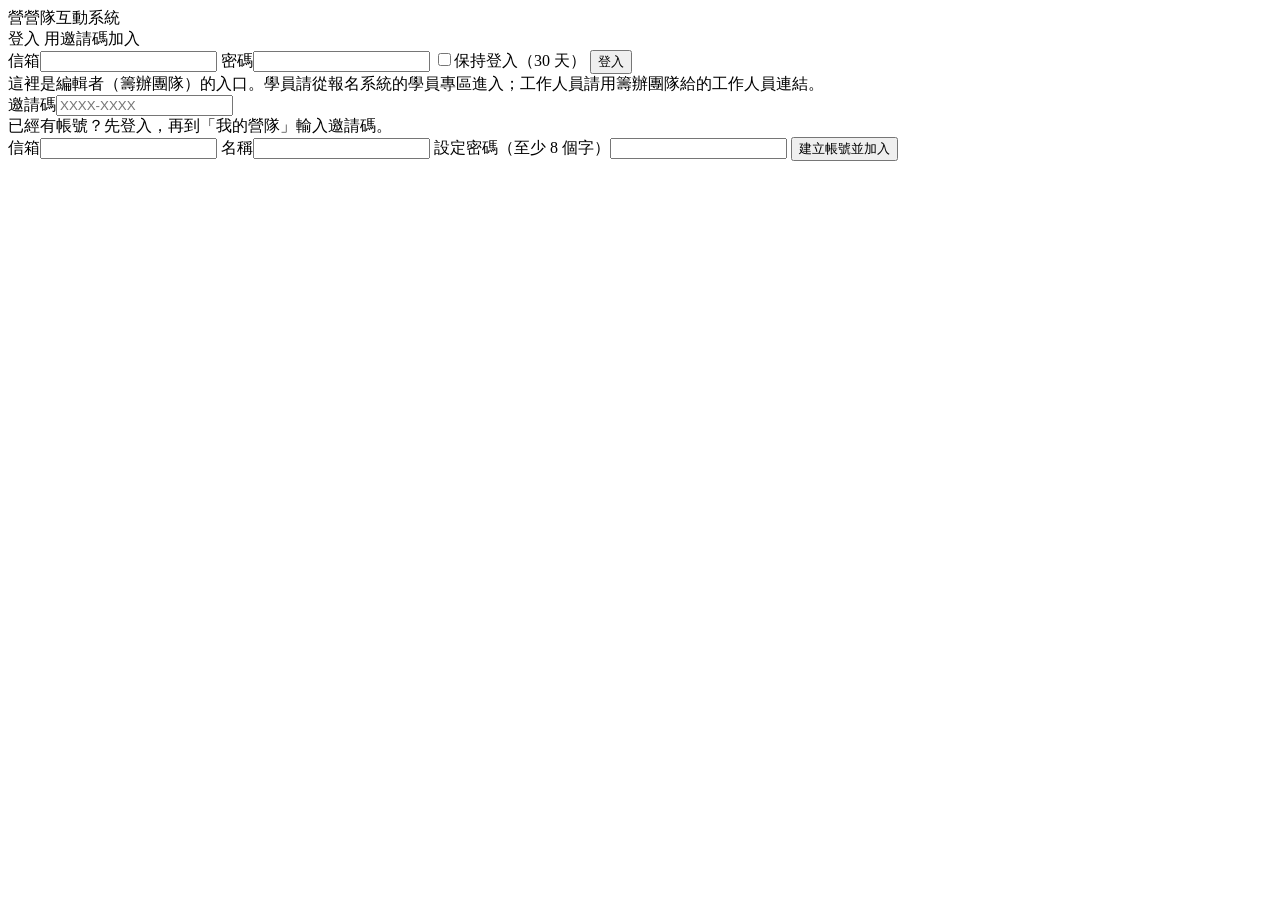
==== index.html @ a67e9b0e "Create  index.html" ====
<!doctype html>
<html lang="zh-Hant">
<head>
<meta charset="utf-8">
<meta name="viewport" content="width=device-width, initial-scale=1">
<meta name="theme-color" content="#2f5d62">
<title>營隊互動系統｜登入</title>
<link rel="icon" href="icon.svg" type="image/svg+xml">
<link rel="stylesheet" href="assets/style.css">
</head>
<body>
<div class="login-wrap">
  <div class="card login-card col">
    <div class="brand"><span class="brand-mark">營</span>營隊互動系統</div>
    <div class="chips" role="tablist">
      <span class="chip on" data-tab="login" role="tab" tabindex="0">登入</span>
      <span class="chip" data-tab="join" role="tab" tabindex="0">用邀請碼加入</span>
    </div>
    <div id="msg" class="err"></div>
    <form id="login" class="col" autocomplete="on">
      <label class="field"><span>信箱</span><input class="input" id="email" type="email" autocomplete="username" required></label>
      <label class="field"><span>密碼</span><input class="input" id="pw" type="password" autocomplete="current-password" required></label>
      <label class="check"><input type="checkbox" id="remember"><span>保持登入（30 天）</span></label>
      <button class="btn primary" type="submit">登入</button>
      <p class="hint" style="margin:0">這裡是編輯者（籌辦團隊）的入口。學員請從報名系統的學員專區進入；工作人員請用籌辦團隊給的工作人員連結。</p>
    </form>
    <form id="join" class="col hidden" autocomplete="on">
      <label class="field"><span>邀請碼</span><input class="input" id="code" placeholder="XXXX-XXXX" required></label>
      <p class="hint" style="margin:0">已經有帳號？先登入，再到「我的營隊」輸入邀請碼。</p>
      <label class="field"><span>信箱</span><input class="input" id="jemail" type="email" autocomplete="username" required></label>
      <label class="field"><span>名稱</span><input class="input" id="jname" autocomplete="name" required></label>
      <label class="field"><span>設定密碼（至少 8 個字）</span><input class="input" id="jpw" type="password" autocomplete="new-password" required></label>
      <button class="btn primary" type="submit">建立帳號並加入</button>
    </form>
  </div>
</div>
<script src="assets/config.js"></script>
<script src="assets/core.js"></script>
<script>
(function () {
  var next = param('next') || 'camps.html';
  if (!/^[\w.-]+\.html(\?[\w=&%.-]*)?$/.test(next)) next = 'camps.html';
  if (param('msg')) $('#msg').textContent = param('msg');
  IA.token = store('ia_token');
  IA.onAuth = function () { store('ia_token', null); IA.token = null; };
  if (IA.token) api('whoami').then(function (u) { if (u && u.email) location.replace(next); }, function () {});
  $all('[data-tab]').forEach(function (t) {
    var go = function () {
      $all('[data-tab]').forEach(function (x) { x.classList.toggle('on', x === t); });
      $('#login').classList.toggle('hidden', t.dataset.tab !== 'login');
      $('#join').classList.toggle('hidden', t.dataset.tab !== 'join');
      $('#msg').textContent = '';
    };
    t.addEventListener('click', go);
    t.addEventListener('keydown', function (e) { if (e.key === 'Enter' || e.key === ' ') { e.preventDefault(); go(); } });
  });
  $('#login').addEventListener('submit', function (e) {
    e.preventDefault();
    var btn = this.querySelector('button');
    $('#msg').textContent = '';
    busy(btn, function () { return api('login', $('#email').value, $('#pw').value, $('#remember').checked); }).then(function (r) {
      store('ia_token', r.token, $('#remember').checked);
      location.replace(next);
    }, function (err) { $('#msg').textContent = err.message; });
  });
  $('#join').addEventListener('submit', function (e) {
    e.preventDefault();
    var btn = this.querySelector('button'), code = $('#code').value.trim().toUpperCase();
    $('#msg').textContent = '';
    busy(btn, function () {
      return api('registerWithInvite', code, $('#jemail').value, $('#jname').value, $('#jpw').value).then(function (r) {
        store('ia_token', r.token);
        IA.token = r.token;
        return op('invite.redeem', { data: { code: code } });
      });
    }).then(function (r) { location.replace('admin.html?c=' + encodeURIComponent(r.campId)); }, function (err) { $('#msg').textContent = err.message; });
  });
})();
</script>
</body>
</html>
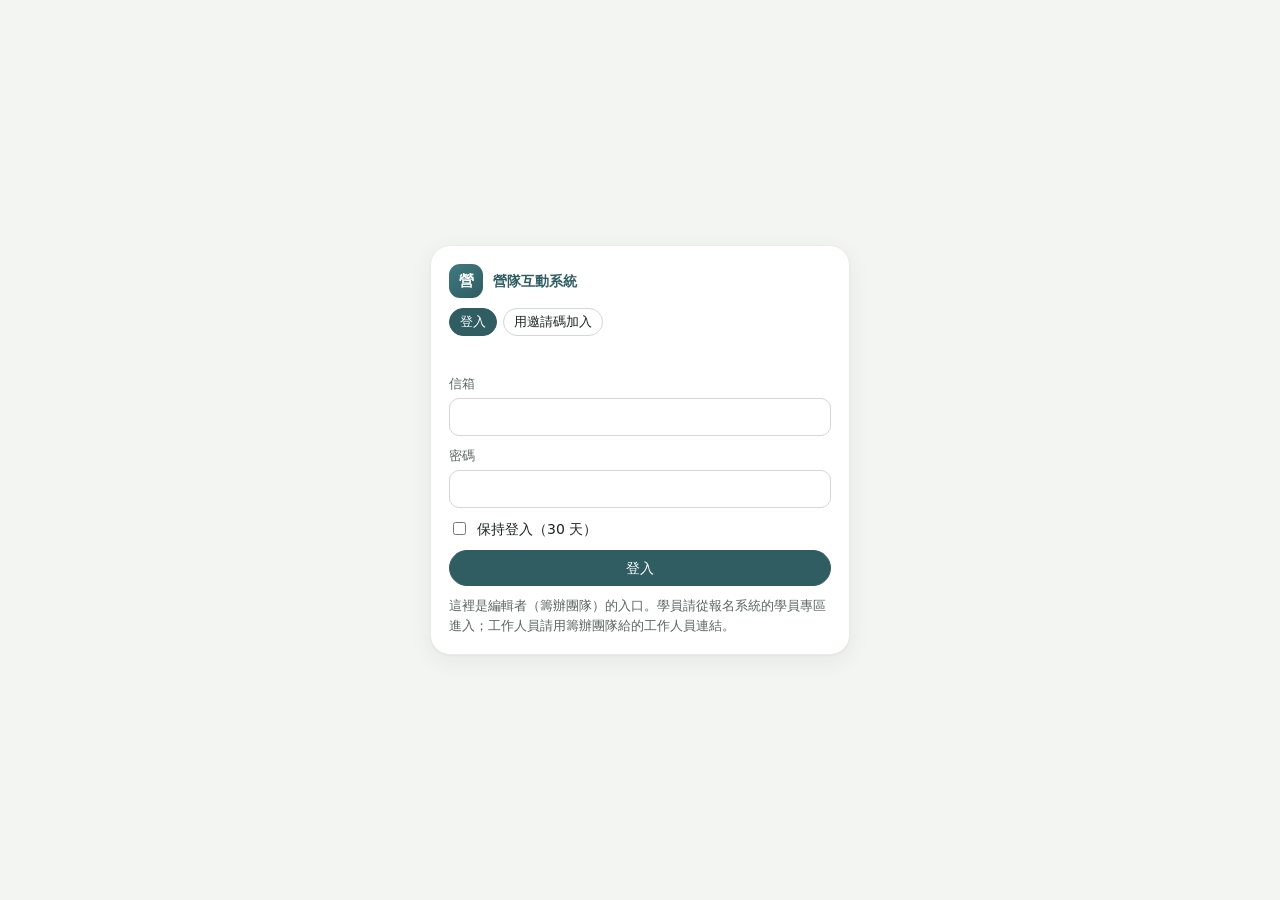
==== commit cc57d451: "Update index.html" ====
--- a/index.html
+++ b/index.html
@@ -5,7 +5,8 @@
 <meta name="viewport" content="width=device-width, initial-scale=1">
 <meta name="theme-color" content="#2f5d62">
 <title>營隊互動系統｜登入</title>
-<link rel="icon" href="icon.svg" type="image/svg+xml">
+<link rel="icon" href="icon-192.png" type="image/png">
+<link rel="apple-touch-icon" href="icon-512.png">
 <link rel="stylesheet" href="assets/style.css">
 </head>
 <body>
--- a/assets/style.css
+++ b/assets/style.css
@@ -0,0 +1,184 @@
+/* 營隊互動系統　© 2026 Daniel GUO. All rights reserved. */
+/* 色票沿用營隊報名系統，讓兩套系統看起來是同一家 */
+:root {
+  --bg: #f3f5f2; --surface: #ffffff; --surface-2: #f9faf8; --line: #e8ebe6; --line-strong: #d3d8d1;
+  --text: #1d2521; --text-2: #5b665f; --text-3: #646d67;
+  --brand: #2f5d62; --brand-2: #3f7a80; --brand-soft: #e6f0ef; --accent: #c8803a;
+  --ok: #2e7d4f; --ok-soft: #e5f3ea; --warn: #8a5a12; --warn-soft: #fbf1df; --bad: #c0392b; --bad-soft: #fbe7e4;
+  --info: #3563a8; --info-soft: #e7eef9; --mute: #7b847e; --mute-soft: #eef0ed;
+  --radius: 20px; --radius-md: 14px; --radius-sm: 10px; --pill: 999px;
+  --shadow: 0 1px 2px rgba(20, 40, 35, .04), 0 6px 24px rgba(20, 40, 35, .06);
+  --shadow-lg: 0 24px 64px rgba(20, 40, 35, .22);
+  --night-bg: #101826; --night-surface: #18233a; --night-text: #e8eef8;
+}
+* { box-sizing: border-box; }
+html, body { margin: 0; background: var(--bg); color: var(--text); }
+body { font-family: 'Noto Sans TC', 'PingFang TC', 'Microsoft JhengHei', system-ui, sans-serif; font-size: 14px; line-height: 1.6; -webkit-font-smoothing: antialiased; min-height: 100vh; }
+a { color: var(--brand); }
+h1, h2, h3, h4 { margin: 0; font-weight: 700; }
+h1 { font-size: 22px; } h2 { font-size: 17px; } h3 { font-size: 15px; }
+.hidden { display: none !important; }
+.muted { color: var(--text-2); } .small { font-size: 12px; } .grow { flex: 1; }
+.row { display: flex; gap: 10px; align-items: center; } .wrap { flex-wrap: wrap; } .col { display: flex; flex-direction: column; gap: 10px; }
+.card { background: var(--surface); border: 1px solid var(--line); border-radius: var(--radius); box-shadow: var(--shadow); padding: 18px; }
+.btn { display: inline-flex; align-items: center; justify-content: center; gap: 6px; height: 36px; padding: 0 16px; border-radius: var(--pill); border: 1px solid var(--line-strong); background: var(--surface); color: var(--text); font: inherit; font-weight: 500; cursor: pointer; text-decoration: none; white-space: nowrap; }
+.btn:hover { border-color: var(--brand-2); }
+.btn:disabled { opacity: .5; cursor: not-allowed; }
+.btn.primary { background: var(--brand); border-color: var(--brand); color: #fff; }
+.btn.primary:hover { background: var(--brand-2); }
+.btn.danger { background: var(--bad); border-color: var(--bad); color: #fff; }
+.btn.ghost { background: transparent; border-color: transparent; color: var(--brand); }
+.btn.ghost:hover { background: var(--brand-soft); }
+.btn.sm { height: 28px; padding: 0 10px; font-size: 12.5px; }
+.btn:focus-visible, .input:focus-visible { outline: 2px solid var(--brand); outline-offset: 2px; }
+.input, select.input, textarea.input { width: 100%; height: 38px; padding: 0 12px; border-radius: var(--radius-sm); border: 1px solid var(--line-strong); background: var(--surface); color: var(--text); font: inherit; }
+textarea.input { height: auto; min-height: 80px; padding: 10px 12px; resize: vertical; }
+.field { display: flex; flex-direction: column; gap: 4px; } .field > span { font-size: 12.5px; color: var(--text-2); font-weight: 500; }
+.check { display: flex; gap: 8px; align-items: flex-start; cursor: pointer; } .check input { margin-top: 4px; }
+.hint { font-size: 12.5px; color: var(--text-2); }
+.tag { display: inline-flex; align-items: center; gap: 4px; font-size: 11.5px; padding: 1px 9px; border-radius: var(--pill); background: var(--mute-soft); color: var(--text-2); white-space: nowrap; }
+.tag.ok { background: var(--ok-soft); color: var(--ok); } .tag.warn { background: var(--warn-soft); color: var(--warn); } .tag.bad { background: var(--bad-soft); color: var(--bad); } .tag.info { background: var(--info-soft); color: var(--info); } .tag.brand { background: var(--brand-soft); color: var(--brand); }
+table.t { width: 100%; border-collapse: collapse; font-size: 13px; }
+table.t th, table.t td { text-align: left; padding: 8px 10px; border-bottom: 1px solid var(--line); vertical-align: top; }
+table.t th { color: var(--text-2); font-weight: 500; background: var(--surface-2); position: sticky; top: 0; }
+.tbl-wrap { overflow: auto; border: 1px solid var(--line); border-radius: var(--radius-md); }
+.empty { padding: 28px; text-align: center; color: var(--text-2); }
+.err { color: var(--bad); font-size: 13px; min-height: 18px; }
+
+/* 頂部列與版面 */
+.topbar { position: sticky; top: 0; z-index: 30; display: flex; align-items: center; gap: 14px; height: 58px; padding: 0 16px; background: rgba(255, 255, 255, .9); backdrop-filter: blur(12px); border-bottom: 1px solid var(--line); }
+.brand { display: flex; align-items: center; gap: 10px; font-weight: 700; color: var(--brand); text-decoration: none; }
+.brand-mark { width: 34px; height: 34px; border-radius: 11px; background: linear-gradient(145deg, var(--brand-2), var(--brand)); color: #fff; display: grid; place-items: center; font-size: 15px; }
+.crumb { color: var(--text-2); font-size: 13px; }
+.bell { position: relative; width: 38px; height: 38px; border-radius: 50%; border: 1px solid var(--line); background: var(--surface); display: grid; place-items: center; cursor: pointer; }
+.bell .badge { position: absolute; top: -4px; right: -4px; min-width: 18px; height: 18px; padding: 0 5px; border-radius: 9px; background: var(--bad); color: #fff; font-size: 10.5px; font-weight: 700; line-height: 18px; text-align: center; }
+.bell .badge.w { background: var(--warn); }
+.page { max-width: 1180px; margin: 0 auto; padding: 22px 16px 60px; }
+.layout { display: grid; grid-template-columns: 210px 1fr; min-height: calc(100vh - 58px); }
+.side-nav { border-right: 1px solid var(--line); background: var(--surface); padding: 14px 10px; display: flex; flex-direction: column; gap: 2px; position: sticky; top: 58px; height: calc(100vh - 58px); overflow: auto; }
+.side-nav a { display: flex; align-items: center; gap: 8px; padding: 8px 12px; border-radius: 10px; color: var(--text); text-decoration: none; font-size: 13.5px; }
+.side-nav a:hover { background: var(--surface-2); }
+.side-nav a.on { background: var(--brand-soft); color: var(--brand); font-weight: 700; }
+.side-nav .grp { font-size: 11.5px; color: var(--text-3); padding: 12px 12px 4px; }
+.main { padding: 20px 22px 60px; min-width: 0; }
+.main > h1 { margin-bottom: 4px; } .main > .lead { color: var(--text-2); margin: 0 0 18px; }
+.section { margin-top: 18px; }
+.section > h2 { margin-bottom: 10px; display: flex; gap: 8px; align-items: center; }
+
+/* 編輯器：頁面樹 ｜ 區塊 ｜ 手機預覽 */
+.editor { display: grid; grid-template-columns: 230px minmax(0, 1fr) 400px; gap: 16px; align-items: start; }
+.lockbar { display: flex; align-items: center; gap: 10px; flex-wrap: wrap; padding: 10px 14px; border-radius: var(--radius-md); background: var(--surface); border: 1px solid var(--line); margin-bottom: 14px; }
+.lockbar.mine { background: var(--ok-soft); border-color: #cfe7d8; }
+.lockbar.other { background: var(--warn-soft); border-color: #f0dfbd; }
+.tree { display: flex; flex-direction: column; gap: 2px; }
+.tree .node { display: flex; align-items: center; gap: 6px; padding: 6px 8px; border-radius: 9px; cursor: pointer; font-size: 13px; }
+.tree .node:hover { background: var(--surface-2); }
+.tree .node.on { background: var(--brand-soft); color: var(--brand); font-weight: 700; }
+.tree .node .ttl { flex: 1; overflow: hidden; text-overflow: ellipsis; white-space: nowrap; }
+.blk { border: 1px solid var(--line); border-radius: var(--radius-md); background: var(--surface); margin-bottom: 10px; }
+.blk-head { display: flex; align-items: center; gap: 8px; padding: 8px 10px; border-bottom: 1px solid var(--line); background: var(--surface-2); border-radius: var(--radius-md) var(--radius-md) 0 0; font-size: 12.5px; }
+.blk-head b { font-weight: 700; }
+.blk-body { padding: 12px; display: flex; flex-direction: column; gap: 8px; }
+.blk.hit { box-shadow: 0 0 0 3px var(--accent); }
+.blk-add { display: flex; flex-wrap: wrap; gap: 6px; padding: 10px; border: 1px dashed var(--line-strong); border-radius: var(--radius-md); }
+.phone-wrap { position: sticky; top: 76px; }
+.phone { width: 380px; height: 720px; border-radius: 40px; border: 10px solid #1d2521; background: var(--bg); overflow: hidden; display: flex; flex-direction: column; box-shadow: var(--shadow-lg); }
+.phone .app { flex: 1; overflow: auto; }
+
+/* 前台（學員端／工作人員端）：手機為準，大螢幕置中 */
+.app-shell { max-width: 480px; margin: 0 auto; min-height: 100vh; display: flex; flex-direction: column; background: var(--bg); position: relative; }
+.app-head { padding: 14px 16px 6px; display: flex; align-items: center; gap: 10px; }
+.app-head h1 { font-size: 19px; }
+.app-body { flex: 1; padding: 6px 14px 90px; display: flex; flex-direction: column; gap: 12px; }
+.app-tabs { position: sticky; bottom: 0; display: grid; grid-auto-flow: column; grid-auto-columns: 1fr; background: rgba(255, 255, 255, .96); border-top: 1px solid var(--line); padding: 6px 4px calc(6px + env(safe-area-inset-bottom)); }
+.app-tabs button { border: 0; background: none; font: inherit; font-size: 11px; color: var(--text-2); display: flex; flex-direction: column; align-items: center; gap: 2px; padding: 4px 0; cursor: pointer; }
+.app-tabs button.on { color: var(--brand); font-weight: 700; }
+.app-tabs svg { width: 22px; height: 22px; }
+.app-side { display: none; }
+.wk-menu { display: flex; gap: 6px; overflow-x: auto; padding: 0 14px 6px; }
+.wk-menu button { flex: none; border: 1px solid var(--line); background: var(--surface); border-radius: var(--pill); padding: 6px 14px; font: inherit; font-size: 13px; cursor: pointer; }
+.wk-menu button.on { background: var(--brand); border-color: var(--brand); color: #fff; }
+.fb { background: var(--surface); border: 1px solid var(--line); border-radius: var(--radius); padding: 16px; box-shadow: var(--shadow); }
+.fb h2 { font-size: 16px; margin-bottom: 8px; }
+.fb .rich p { margin: 0 0 8px; } .fb .rich p:last-child { margin: 0; }
+.fb img { max-width: 100%; border-radius: 12px; display: block; }
+.fb .vid { position: relative; padding-top: 56.25%; border-radius: 12px; overflow: hidden; } .fb .vid iframe { position: absolute; inset: 0; width: 100%; height: 100%; border: 0; }
+.fb-notice { background: var(--warn-soft); border: 1px solid #f0dfbd; color: var(--warn); border-radius: var(--radius-md); padding: 12px 14px; }
+.fb-div { border: 0; border-top: 1px solid var(--line-strong); margin: 4px 0; }
+.fb-btn { display: flex; justify-content: center; }
+.theme-card { background: linear-gradient(150deg, var(--brand), #23474b); color: #fff; border-radius: 24px; padding: 20px; box-shadow: var(--shadow); }
+.theme-card .k { font-size: 12px; opacity: .8; letter-spacing: .1em; }
+.theme-card h2 { font-size: 24px; margin: 4px 0; color: #fff; }
+.theme-card .btn { margin-top: 10px; background: #fff; color: var(--brand); border-color: #fff; }
+.sched { display: flex; flex-direction: column; }
+.sched .it { display: flex; gap: 12px; padding: 9px 0; border-bottom: 1px dashed var(--line); align-items: baseline; }
+.sched .it:last-child { border-bottom: 0; }
+.sched .tm { font-variant-numeric: tabular-nums; color: var(--brand); font-weight: 700; min-width: 48px; }
+.sched .it.link { cursor: pointer; } .sched .it.link .nm::after { content: ' ›'; color: var(--text-3); }
+.sched .day { font-weight: 700; color: var(--text-2); font-size: 12.5px; padding-top: 10px; }
+.board .r { display: flex; align-items: center; gap: 10px; padding: 8px 0; border-bottom: 1px solid var(--line); }
+.board .rk { width: 30px; height: 30px; border-radius: 50%; display: grid; place-items: center; background: var(--mute-soft); font-weight: 700; }
+.board .r.me { background: var(--brand-soft); border-radius: 12px; padding: 8px; }
+.board .r:first-child .rk { background: #f6d27a; color: #5a3a00; }
+.board .sc { font-weight: 700; font-size: 18px; font-variant-numeric: tabular-nums; }
+.contact { display: flex; align-items: center; gap: 10px; padding: 10px 0; border-bottom: 1px solid var(--line); }
+.contact:last-child { border-bottom: 0; }
+.contact .who { flex: 1; } .contact .who small { display: block; color: var(--text-2); }
+.call { display: inline-flex; align-items: center; justify-content: center; height: 36px; padding: 0 14px; border-radius: var(--pill); background: var(--ok); color: #fff; text-decoration: none; font-weight: 700; }
+.call.sos { background: var(--bad); }
+.maint { background: var(--mute-soft); color: var(--text-2); border-radius: var(--radius-md); padding: 14px; text-align: center; }
+.app-shell.night { background: var(--night-bg); color: var(--night-text); }
+.app-shell.night .fb { background: var(--night-surface); border-color: #263553; color: var(--night-text); box-shadow: none; }
+.app-shell.night .muted, .app-shell.night .contact .who small { color: #a8b5cc; }
+.app-shell.night .contact { border-color: #263553; }
+.app-shell.night .app-tabs { background: #0c1320; border-color: #263553; }
+.app-shell.night .sched .tm { color: #8fd0d6; } .app-shell.night .sched .it, .app-shell.night .sched .day { border-color: #263553; color: inherit; }
+.app-shell.night .board .r { border-color: #263553; } .app-shell.night .board .r.me { background: #23314d; } .app-shell.night .rk { background: #263553; color: var(--night-text); }
+.app-shell.night .night-banner { background: #23314d; }
+.night-banner { background: #23314d; color: #dce6f8; border-radius: var(--radius-md); padding: 12px 14px; display: flex; gap: 10px; align-items: center; }
+.recall-banner { background: var(--info-soft); color: var(--info); border-radius: var(--radius-md); padding: 10px 14px; }
+.diff { font-size: 12px; color: var(--warn); background: var(--warn-soft); border-radius: 8px; padding: 2px 8px; display: inline-block; margin-top: 2px; }
+
+/* 彈窗與提示 */
+.modal-bg { position: fixed; inset: 0; background: rgba(20, 30, 28, .42); z-index: 100; display: flex; align-items: center; justify-content: center; padding: 16px; }
+.modal { background: var(--surface); border-radius: 22px; box-shadow: var(--shadow-lg); width: 100%; max-width: 560px; max-height: calc(100vh - 32px); display: flex; flex-direction: column; }
+.modal.wide { max-width: 860px; }
+.modal-head { padding: 18px 20px 6px; display: flex; align-items: center; gap: 10px; }
+.modal-head h2 { flex: 1; }
+.modal-body { padding: 8px 20px 12px; overflow: auto; display: flex; flex-direction: column; gap: 12px; }
+.modal-foot { padding: 12px 20px 18px; display: flex; justify-content: flex-end; gap: 8px; flex-wrap: wrap; }
+.toast-root { position: fixed; left: 50%; bottom: 24px; transform: translateX(-50%); z-index: 200; display: flex; flex-direction: column; gap: 8px; align-items: center; pointer-events: none; }
+.toast { background: #1d2521; color: #fff; padding: 10px 18px; border-radius: var(--pill); box-shadow: var(--shadow-lg); font-size: 13.5px; max-width: 90vw; }
+.toast.bad { background: var(--bad); }
+.ev { display: flex; gap: 10px; align-items: flex-start; padding: 10px 12px; border-radius: 12px; border: 1px solid var(--line); background: var(--surface); margin-bottom: 8px; }
+.ev.warning { border-color: #f1c7c0; background: var(--bad-soft); }
+.ev.reminder { border-color: #f0dfbd; background: #fffaf0; }
+.ev.ignored { opacity: .6; }
+.ev .tx { flex: 1; }
+.login-wrap { min-height: 100vh; display: grid; place-items: center; padding: 16px; }
+.login-card { width: 100%; max-width: 420px; }
+.grid2 { display: grid; grid-template-columns: 1fr 1fr; gap: 12px; }
+.chips { display: flex; flex-wrap: wrap; gap: 6px; }
+.chip { display: inline-flex; align-items: center; gap: 4px; padding: 3px 10px; border-radius: var(--pill); border: 1px solid var(--line-strong); font-size: 12.5px; cursor: pointer; background: var(--surface); user-select: none; }
+.chip.on { background: var(--brand); border-color: var(--brand); color: #fff; }
+.kv { display: grid; grid-template-columns: 120px 1fr; gap: 6px 12px; font-size: 13px; } .kv > :nth-child(odd) { color: var(--text-2); }
+.stat { display: grid; grid-template-columns: repeat(auto-fill, minmax(150px, 1fr)); gap: 10px; }
+.stat .card { padding: 14px; } .stat b { font-size: 22px; display: block; }
+.grid-rot td input { width: 100%; min-width: 70px; }
+
+@media (max-width: 1180px) { .editor { grid-template-columns: 210px minmax(0, 1fr); } .phone-wrap { grid-column: 1 / -1; position: static; display: flex; justify-content: center; } }
+@media (max-width: 760px) {
+  .layout { grid-template-columns: 1fr; }
+  .side-nav { position: static; height: auto; flex-direction: row; overflow-x: auto; border-right: 0; border-bottom: 1px solid var(--line); padding: 8px; }
+  .side-nav .grp { display: none; }
+  .side-nav a { flex: none; }
+  .main { padding: 16px; }
+  .editor { grid-template-columns: 1fr; }
+  .phone { width: 100%; max-width: 380px; }
+  .grid2 { grid-template-columns: 1fr; }
+}
+@media (min-width: 900px) { .app-shell.worker { max-width: 980px; display: grid; grid-template-columns: 230px 1fr; grid-template-rows: auto 1fr; }
+  .app-shell.worker .app-head { grid-column: 1 / -1; }
+  .app-shell.worker .wk-menu { flex-direction: column; overflow: visible; padding: 10px 14px; }
+  .app-shell.worker .wk-menu button { text-align: left; border-radius: 12px; }
+}
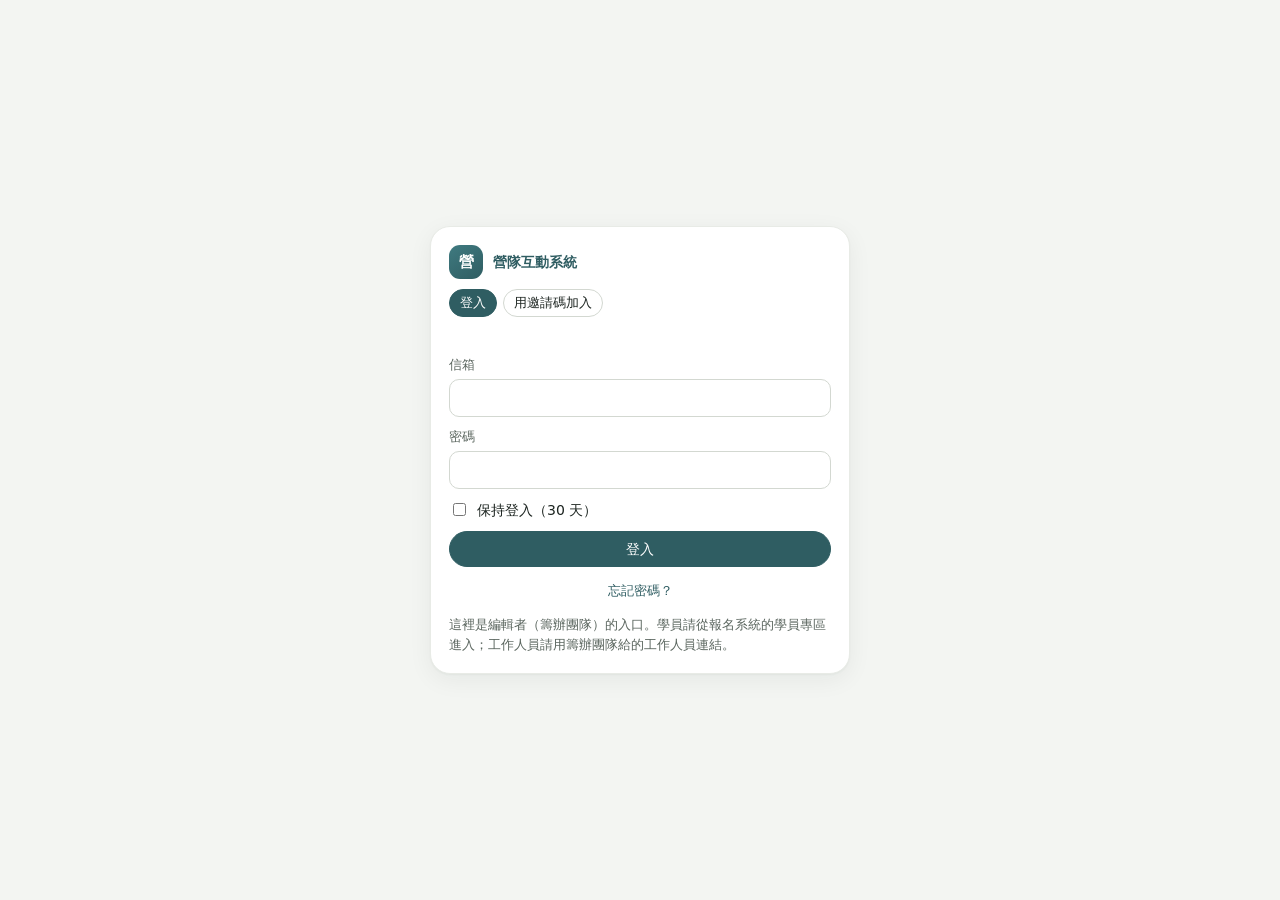
==== commit ae1d148b: "忘記密碼、邀請連結、修正協作者打開編輯器的錯誤 - 登入頁「忘記密碼？」：臨時密碼寄到帳號信箱，登入後要求設定新密碼 - 產生邀請連結：點開就加入（已登入直接加入；沒登入先登入或建立帳號） - 編輯器" ====
--- a/index.html
+++ b/index.html
@@ -7,6 +7,8 @@
 <title>營隊互動系統｜登入</title>
 <link rel="icon" href="icon-192.png" type="image/png">
 <link rel="apple-touch-icon" href="icon-512.png">
+<meta name="apple-mobile-web-app-capable" content="yes">
+<meta name="apple-mobile-web-app-title" content="管理｜營隊">
 <link rel="stylesheet" href="assets/style.css">
 </head>
 <body>
@@ -17,12 +19,14 @@
       <span class="chip on" data-tab="login" role="tab" tabindex="0">登入</span>
       <span class="chip" data-tab="join" role="tab" tabindex="0">用邀請碼加入</span>
     </div>
+    <div id="invite-note" class="fb-notice hidden">你收到營隊的協作邀請：登入或建立帳號後會自動加入。</div>
     <div id="msg" class="err"></div>
     <form id="login" class="col" autocomplete="on">
       <label class="field"><span>信箱</span><input class="input" id="email" type="email" autocomplete="username" required></label>
       <label class="field"><span>密碼</span><input class="input" id="pw" type="password" autocomplete="current-password" required></label>
       <label class="check"><input type="checkbox" id="remember"><span>保持登入（30 天）</span></label>
       <button class="btn primary" type="submit">登入</button>
+      <button class="btn ghost sm" type="button" id="forgot">忘記密碼？</button>
       <p class="hint" style="margin:0">這裡是編輯者（籌辦團隊）的入口。學員請從報名系統的學員專區進入；工作人員請用籌辦團隊給的工作人員連結。</p>
     </form>
     <form id="join" class="col hidden" autocomplete="on">
@@ -38,13 +42,27 @@
 <script src="assets/config.js"></script>
 <script src="assets/core.js"></script>
 <script>
+homeName('管理', '');
 (function () {
   var next = param('next') || 'camps.html';
   if (!/^[\w.-]+\.html(\?[\w=&%.-]*)?$/.test(next)) next = 'camps.html';
   if (param('msg')) $('#msg').textContent = param('msg');
   IA.token = store('ia_token');
   IA.onAuth = function () { store('ia_token', null); IA.token = null; };
-  if (IA.token) api('whoami').then(function (u) { if (u && u.email) location.replace(next); }, function () {});
+  // 邀請連結（index.html?invite=代碼）：已登入直接加入；沒登入的人登入或建立帳號後自動加入
+  var invite = String(param('invite') || '').trim().toUpperCase();
+  var redeem = function () {
+    return op('invite.redeem', { data: { code: invite } }).then(function (r) { location.replace('admin.html?c=' + encodeURIComponent(r.campId)); },
+      function (err) { $('#msg').textContent = err.message; invite = ''; });
+  };
+  if (invite) {
+    $('#code').value = invite;
+    $('#code').closest('label').classList.add('hidden');
+    $('#join .hint').textContent = '你收到營隊的協作邀請。還沒有帳號就在這裡建立；已經有帳號請切到「登入」，登入後會自動加入。';
+    $('[data-tab="join"]').textContent = '建立帳號並加入';
+    $('#invite-note').classList.remove('hidden');
+  }
+  if (IA.token) api('whoami').then(function (u) { if (u && u.email) { if (invite) redeem(); else location.replace(next); } }, function () {});
   $all('[data-tab]').forEach(function (t) {
     var go = function () {
       $all('[data-tab]').forEach(function (x) { x.classList.toggle('on', x === t); });
@@ -61,8 +79,23 @@
     $('#msg').textContent = '';
     busy(btn, function () { return api('login', $('#email').value, $('#pw').value, $('#remember').checked); }).then(function (r) {
       store('ia_token', r.token, $('#remember').checked);
-      location.replace(next);
+      if (r.mustChange) { try { sessionStorage.setItem('ia_must_pw', '1'); } catch (e) {} }
+      IA.token = r.token;
+      if (invite) redeem(); else location.replace(next);
     }, function (err) { $('#msg').textContent = err.message; });
+  });
+  // 忘記密碼：臨時密碼寄到帳號的信箱
+  $('#forgot').addEventListener('click', function () {
+    var em = inp($('#email').value, { type: 'email', autocomplete: 'username' });
+    modal({ title: '忘記密碼', body: h('div', { class: 'col' }, field('帳號的信箱', em), h('div', { class: 'hint' }, '會寄一組臨時密碼到這個信箱，1 小時內有效。用臨時密碼登入後，系統會請你設定新密碼。')),
+      actions: [{ text: '取消' }, { text: '寄出臨時密碼', cls: 'primary', onClick: function () {
+        if (!/^[^@\s]+@[^@\s]+\.[^@\s]+$/.test(em.value.trim())) { toast('請填正確的信箱', true); return false; }
+        return api('forgotPassword', em.value.trim()).then(function (r) {
+          $('#email').value = em.value.trim(); $('#pw').value = '';
+          $('#msg').textContent = '';
+          toast('如果這個信箱有帳號，臨時密碼已經寄出（' + r.minutes + ' 分鐘內有效），也看一下垃圾郵件');
+        });
+      } }] });
   });
   $('#join').addEventListener('submit', function (e) {
     e.preventDefault();
--- a/assets/style.css
+++ b/assets/style.css
@@ -48,6 +48,11 @@
 /* 頂部列與版面 */
 .topbar { position: sticky; top: 0; z-index: 30; display: flex; align-items: center; gap: 14px; height: 58px; padding: 0 16px; background: rgba(255, 255, 255, .9); backdrop-filter: blur(12px); border-bottom: 1px solid var(--line); }
 .brand { display: flex; align-items: center; gap: 10px; font-weight: 700; color: var(--brand); text-decoration: none; }
+/* 學員端墨綠、工作人員端靛藍：編輯器、預覽、前台都跟著換，一眼分得出現在是哪一端 */
+.side-worker { --brand: #3b4f8c; --brand-2: #5368a8; --brand-soft: #e8ecf7; }
+.side-dot { display: inline-block; width: 8px; height: 8px; border-radius: 50%; margin-right: 8px; vertical-align: middle; background: #2f5d62; }
+.side-dot.worker { background: #3b4f8c; }
+.side-tag { display: inline-block; vertical-align: middle; margin-left: 10px; padding: 2px 10px; border-radius: 999px; font-size: 12px; font-weight: 700; color: #fff; background: var(--brand); }
 .brand-mark { width: 34px; height: 34px; border-radius: 11px; background: linear-gradient(145deg, var(--brand-2), var(--brand)); color: #fff; display: grid; place-items: center; font-size: 15px; }
 .crumb { color: var(--text-2); font-size: 13px; }
 .bell { position: relative; width: 38px; height: 38px; border-radius: 50%; border: 1px solid var(--line); background: var(--surface); display: grid; place-items: center; cursor: pointer; }
@@ -66,7 +71,8 @@
 .section > h2 { margin-bottom: 10px; display: flex; gap: 8px; align-items: center; }
 
 /* 編輯器：頁面樹 ｜ 區塊 ｜ 手機預覽 */
-.editor { display: grid; grid-template-columns: 230px minmax(0, 1fr) 400px; gap: 16px; align-items: start; }
+.editor { display: grid; grid-template-columns: 220px minmax(0, 1fr) 400px; grid-template-areas: "tree blocks phone"; gap: 16px; align-items: start; }
+.editor > .tree { grid-area: tree; } .editor > .ed-blocks { grid-area: blocks; min-width: 0; } .editor > .phone-wrap { grid-area: phone; }
 .lockbar { display: flex; align-items: center; gap: 10px; flex-wrap: wrap; padding: 10px 14px; border-radius: var(--radius-md); background: var(--surface); border: 1px solid var(--line); margin-bottom: 14px; }
 .lockbar.mine { background: var(--ok-soft); border-color: #cfe7d8; }
 .lockbar.other { background: var(--warn-soft); border-color: #f0dfbd; }
@@ -76,8 +82,10 @@
 .tree .node.on { background: var(--brand-soft); color: var(--brand); font-weight: 700; }
 .tree .node .ttl { flex: 1; overflow: hidden; text-overflow: ellipsis; white-space: nowrap; }
 .blk { border: 1px solid var(--line); border-radius: var(--radius-md); background: var(--surface); margin-bottom: 10px; }
-.blk-head { display: flex; align-items: center; gap: 8px; padding: 8px 10px; border-bottom: 1px solid var(--line); background: var(--surface-2); border-radius: var(--radius-md) var(--radius-md) 0 0; font-size: 12.5px; }
-.blk-head b { font-weight: 700; }
+.blk-head { display: flex; align-items: center; flex-wrap: wrap; gap: 4px 8px; padding: 8px 10px; border-bottom: 1px solid var(--line); background: var(--surface-2); border-radius: var(--radius-md) var(--radius-md) 0 0; font-size: 12.5px; }
+.blk-head b { font-weight: 700; white-space: nowrap; } .blk-head .grow { min-width: 0; white-space: nowrap; overflow: hidden; text-overflow: ellipsis; }
+.blk-head .btn.sm { padding: 0 8px; }
+.blk-body .row { flex-wrap: wrap; } .blk-body .row > .grow { min-width: 180px; }
 .blk-body { padding: 12px; display: flex; flex-direction: column; gap: 8px; }
 .blk.hit { box-shadow: 0 0 0 3px var(--accent); }
 .blk-add { display: flex; flex-wrap: wrap; gap: 6px; padding: 10px; border: 1px dashed var(--line-strong); border-radius: var(--radius-md); }
@@ -119,7 +127,7 @@
 .board .r { display: flex; align-items: center; gap: 10px; padding: 8px 0; border-bottom: 1px solid var(--line); }
 .board .rk { width: 30px; height: 30px; border-radius: 50%; display: grid; place-items: center; background: var(--mute-soft); font-weight: 700; }
 .board .r.me { background: var(--brand-soft); border-radius: 12px; padding: 8px; }
-.board .r:first-child .rk { background: #f6d27a; color: #5a3a00; }
+.board > .r:first-child .rk { background: #f6d27a; color: #5a3a00; }
 .board .sc { font-weight: 700; font-size: 18px; font-variant-numeric: tabular-nums; }
 .contact { display: flex; align-items: center; gap: 10px; padding: 10px 0; border-bottom: 1px solid var(--line); }
 .contact:last-child { border-bottom: 0; }
@@ -127,7 +135,8 @@
 .call { display: inline-flex; align-items: center; justify-content: center; height: 36px; padding: 0 14px; border-radius: var(--pill); background: var(--ok); color: #fff; text-decoration: none; font-weight: 700; }
 .call.sos { background: var(--bad); }
 .maint { background: var(--mute-soft); color: var(--text-2); border-radius: var(--radius-md); padding: 14px; text-align: center; }
-.app-shell.night { background: var(--night-bg); color: var(--night-text); }
+.app-shell.night { background: var(--night-bg); color: var(--night-text); --surface: var(--night-surface); --surface-2: #1d2a45; --line: #263553; --line-strong: #33446a; --text: var(--night-text); --text-2: #b9c5da; --text-3: #8d9bb5; --accent: #e0a35e; }
+.app-shell.night .cs-who, .app-shell.night .cs-time b, .app-shell.night .cs-grp { color: #8fd0d6; } .app-shell.night .cs-time { border-color: #8fd0d6; }
 .app-shell.night .fb { background: var(--night-surface); border-color: #263553; color: var(--night-text); box-shadow: none; }
 .app-shell.night .muted, .app-shell.night .contact .who small { color: #a8b5cc; }
 .app-shell.night .contact { border-color: #263553; }
@@ -166,14 +175,16 @@
 .stat .card { padding: 14px; } .stat b { font-size: 22px; display: block; }
 .grid-rot td input { width: 100%; min-width: 70px; }
 
-@media (max-width: 1180px) { .editor { grid-template-columns: 210px minmax(0, 1fr); } .phone-wrap { grid-column: 1 / -1; position: static; display: flex; justify-content: center; } }
+/* 中等寬度：頁面樹放上面，區塊與手機預覽並排，中間欄才不會被擠到破版 */
+@media (max-width: 1360px) { .editor { grid-template-columns: minmax(0, 1fr) 400px; grid-template-areas: "tree phone" "blocks phone"; }
+  .editor > .tree { flex-direction: row; flex-wrap: wrap; } .editor > .tree .node { flex: 0 1 auto; } .editor > .tree .node .ttl { flex: none; } }
+@media (max-width: 1100px) { .editor { grid-template-columns: minmax(0, 1fr); grid-template-areas: "tree" "blocks" "phone"; } .phone-wrap { position: static; display: flex; flex-direction: column; align-items: center; } }
 @media (max-width: 760px) {
   .layout { grid-template-columns: 1fr; }
   .side-nav { position: static; height: auto; flex-direction: row; overflow-x: auto; border-right: 0; border-bottom: 1px solid var(--line); padding: 8px; }
   .side-nav .grp { display: none; }
   .side-nav a { flex: none; }
   .main { padding: 16px; }
-  .editor { grid-template-columns: 1fr; }
   .phone { width: 100%; max-width: 380px; }
   .grid2 { grid-template-columns: 1fr; }
 }
@@ -182,3 +193,420 @@
   .app-shell.worker .wk-menu { flex-direction: column; overflow: visible; padding: 10px 14px; }
   .app-shell.worker .wk-menu button { text-align: left; border-radius: 12px; }
 }
+/* 連線中的小提示（右下角） */
+.net-busy { position: fixed; right: 14px; bottom: 14px; z-index: 90; display: flex; align-items: center; gap: 8px; padding: 6px 12px; border-radius: 999px; background: rgba(29, 37, 33, .86); color: #fff; font-size: 12px; opacity: 0; transform: translateY(6px); transition: opacity .2s, transform .2s; pointer-events: none; }
+.net-busy.on { opacity: 1; transform: none; }
+.net-busy.retry { background: #8a5a12; }
+.net-busy .spin { width: 12px; height: 12px; border: 2px solid rgba(255, 255, 255, .35); border-top-color: #fff; border-radius: 50%; animation: ia-spin .8s linear infinite; }
+@keyframes ia-spin { to { transform: rotate(360deg); } }
+.empty.loading::before { content: ''; display: inline-block; width: 14px; height: 14px; margin-right: 8px; vertical-align: -2px; border: 2px solid var(--line-strong); border-top-color: var(--brand); border-radius: 50%; animation: ia-spin .8s linear infinite; }
+/* 未儲存／已儲存 */
+.dirty { outline: 2px solid #e0a03a; outline-offset: -1px; background-color: #fffaf0 !important; }
+.saved { outline: 2px solid #8cc9a3; outline-offset: -1px; transition: outline-color 1s; }
+.dirty-status { font-size: 12px; font-weight: 700; } .dirty-status > span { display: none; }
+.dirty .dirty-status .d-on { display: inline; color: #b26b00; }
+.saved .dirty-status .d-ok { display: inline; color: var(--ok); }
+.dirty-status.always .d-on { display: inline; }
+/* Package 資料的編輯鎖 */
+.pkg-lock { display: flex; align-items: center; gap: 10px; flex-wrap: wrap; padding: 8px 14px; border-radius: var(--radius-md); margin-bottom: 12px; font-size: 13px; }
+.pkg-lock.mine { background: var(--ok-soft); border: 1px solid #cfe7d8; color: var(--ok); }
+.pkg-lock.other { background: var(--warn-soft); border: 1px solid #f0dfbd; color: var(--warn); }
+/* 選人 */
+.pp { display: flex; flex-wrap: wrap; gap: 6px; align-items: center; min-height: 38px; padding: 4px 6px; border: 1px solid var(--line-strong); border-radius: var(--radius-sm); background: var(--surface); cursor: text; }
+.pp-list { display: contents; }
+.pp-chip { display: inline-flex; align-items: center; gap: 2px; padding-right: 4px; }
+.pp-chip.gone { background: var(--bad-soft); color: var(--bad); border-color: transparent; }
+.pp-x { border: 0; background: transparent; color: inherit; cursor: pointer; font-size: 11px; padding: 0 2px; opacity: .7; }
+.pp-in { flex: 1; min-width: 120px; border: 0; outline: 0; font: inherit; background: transparent; padding: 4px; }
+.pp.compact { min-height: 30px; padding: 2px 4px; border-color: transparent; background: transparent; }
+.pp.compact .pp-in { min-width: 28px; }
+/* 事件處理流程圖 */
+.fc { --fc-line: #7f8a83; overflow-x: auto; padding: 4px 0 8px; font-size: 13px; }
+.fc-seq { display: flex; flex-direction: column; align-items: center; min-width: min-content; }
+.fc-step { display: flex; flex-direction: column; align-items: center; width: 100%; position: relative; padding-top: 16px; }
+.fc-step::before { content: ''; position: absolute; top: 0; left: 50%; height: 16px; border-left: 1.5px solid var(--fc-line); }
+.fc-seq.top > .fc-step:first-child { padding-top: 0; } .fc-seq.top > .fc-step:first-child::before { display: none; }
+.fc-box { background: var(--surface-2); border: 1.5px solid var(--fc-line); border-radius: 8px; padding: 8px 12px; text-align: center; font-weight: 600; max-width: 280px; min-width: 110px; line-height: 1.45; display: flex; flex-direction: column; align-items: center; gap: 4px; }
+.fc-box.q { background: var(--brand-soft); border-color: var(--brand); }
+.fc-call { display: inline-flex; align-items: center; gap: 3px; font-size: 12px; padding: 1px 10px; border-radius: 999px; background: var(--bad); color: #fff; text-decoration: none; }
+.fc-note { color: #c0620f; font-size: 12px; text-align: center; max-width: 260px; padding: 6px 8px 0; position: relative; }
+.fc-branches { display: flex; align-items: stretch; width: 100%; position: relative; padding-top: 14px; }
+.fc-branches::before { content: ''; position: absolute; top: 0; left: 50%; height: 14px; border-left: 1.5px solid var(--fc-line); }
+.fc-br { flex: 1 1 0; min-width: 132px; display: flex; flex-direction: column; align-items: center; position: relative; padding: 12px 5px 0; }
+.fc-br::before { content: ''; position: absolute; top: 0; left: 0; right: 0; border-top: 1.5px solid var(--fc-line); }
+.fc-br:first-child::before { left: 50%; } .fc-br:last-child::before { right: 50%; }
+.fc-br::after { content: ''; position: absolute; top: 0; left: 50%; height: 12px; border-left: 1.5px solid var(--fc-line); }
+.fc-br > .fc-seq > .fc-step:first-child { padding-top: 10px; } .fc-br > .fc-seq > .fc-step:first-child::before { height: 10px; }
+.fc-label { font-size: 12px; font-weight: 700; color: var(--text-2); background: var(--surface); padding: 0 6px; position: relative; z-index: 1; text-align: center; }
+.fc-label.bad { color: var(--bad); }
+.fc-tail { display: none; }
+.fc-step.merge > .fc-branches > .fc-br > .fc-tail { display: block; flex: 1; min-height: 14px; width: 100%; position: relative; background: linear-gradient(var(--fc-line), var(--fc-line)) center / 1.5px 100% no-repeat; }
+.fc-bar { position: absolute; bottom: 0; left: 0; right: 0; border-top: 1.5px solid var(--fc-line); }
+.fc-br:first-child .fc-bar { left: 50%; } .fc-br:last-child .fc-bar { right: 50%; }
+.fc-step.merge + .fc-step { padding-top: 14px; } .fc-step.merge + .fc-step::before { height: 14px; }
+/* 流程圖編輯 */
+.fe { display: grid; grid-template-columns: minmax(0, 1fr) minmax(0, 1fr); gap: 16px; align-items: start; }
+@media (max-width: 1100px) { .fe { grid-template-columns: 1fr; } }
+.fe-seq { display: flex; flex-direction: column; gap: 6px; }
+.fe-step { border: 1px solid var(--line); border-radius: var(--radius-sm); padding: 8px; background: var(--surface); display: flex; flex-direction: column; gap: 6px; }
+.fe-step .row .input { min-width: 0; }
+.fe-brs { display: flex; flex-direction: column; gap: 8px; padding-left: 14px; border-left: 3px solid var(--brand-soft); }
+.fe-br { display: flex; flex-direction: column; gap: 6px; }
+.fe-n { font-size: 11px; color: var(--text-3); min-width: 18px; }
+/* 一覽表（試算表式編輯） */
+.g-bar { margin-bottom: 8px; }
+.g-wrap { overflow-x: auto; }
+.t.grid { table-layout: fixed; min-width: 100%; }
+.t.grid td { padding: 2px 4px; vertical-align: middle; }
+.t.grid th { white-space: nowrap; }
+.g-in { width: 100%; min-width: 0; border: 1px solid transparent; background: transparent; border-radius: 6px; padding: 5px 6px; font: inherit; color: inherit; }
+.g-in:hover { border-color: var(--line-strong); }
+.g-in:focus { outline: 0; border-color: var(--brand); background: var(--surface); box-shadow: 0 0 0 3px var(--brand-soft); }
+select.g-in { padding: 4px; }
+.g-check { text-align: center; }
+.g-calc { font-size: 12px; }
+.g-x, .g-sel { width: 34px; text-align: center; white-space: nowrap; }
+.t.grid tr.dirty { outline-offset: -2px; }
+.t.grid tr.g-del td { opacity: .45; text-decoration: line-through; }
+.t.grid tr.g-del td.g-x { opacity: 1; text-decoration: none; }
+.t.grid tr.g-bad { background: var(--bad-soft); }
+.t.grid tr.g-off { color: var(--text-3); }
+.t.grid tr.g-grp td { background: var(--surface-2); padding: 6px 8px; border-top: 2px solid var(--line-strong); }
+.t.grid tr.g-grp.g-over td { background: var(--brand-soft); }
+.g-drag { cursor: grab; color: var(--text-3); padding: 0 2px; user-select: none; }
+.t.grid tr.g-ov > td:first-child { box-shadow: inset 4px 0 0 var(--ov, #c8803a); }
+.g-warn { color: var(--bad); font-size: 11px; display: block; line-height: 1.3; }
+/* 課程簡介 */
+.cs-photo { width: 120px; height: 120px; object-fit: cover; border-radius: 12px; border: 1px solid var(--line); }
+.cs-photo.none { display: flex; align-items: center; justify-content: center; color: var(--text-3); font-size: 12px; background: var(--surface-2); }
+.cs-thumb { width: 40px; height: 40px; object-fit: cover; border-radius: 8px; }
+.cs-grp { font-weight: 700; font-size: 13px; color: var(--brand); margin-top: 4px; }
+.cs { border: 1px solid var(--line); border-radius: 14px; background: var(--surface-2); color: var(--text); overflow: hidden; }
+details.cs > summary { display: flex; gap: 8px; align-items: center; padding: 0; cursor: pointer; list-style: none; }
+details.cs > summary::-webkit-details-marker { display: none; }
+.cs-head { display: flex; gap: 12px; align-items: center; padding: 12px; flex: 1; min-width: 0; }
+.cs-txt { flex: 1; min-width: 0; display: flex; flex-direction: column; gap: 3px; }
+.cs-title { font-weight: 700; font-size: 15px; line-height: 1.35; }
+.cs-who { font-size: 13px; color: var(--brand); font-weight: 600; }
+.cs-meta { display: flex; flex-wrap: wrap; gap: 4px 10px; font-size: 12px; color: var(--text-2); }
+.cs-chev { flex: none; margin-right: 12px; color: var(--text-3); font-size: 20px; transition: transform .15s; }
+details.cs[open] .cs-chev { transform: rotate(90deg); }
+.cs-body { padding: 12px 14px 14px; border-top: 1px dashed var(--line-strong); font-size: 14px; line-height: 1.7; }
+.cs-files { display: flex; flex-wrap: wrap; gap: 6px; margin-top: 10px; }
+.cs-profile .cs-head { padding: 14px; gap: 14px; }
+.cs-profile .cs-who { font-size: 14px; }
+.cs-cover .cs-head { flex-direction: column; align-items: stretch; padding: 0; gap: 0; }
+.cs-cover .cs-head > .cs-txt { padding: 10px 12px 12px; }
+.cs-cover details.cs > summary { position: relative; }
+.cs-cover .cs-chev { position: absolute; right: 0; bottom: 12px; }
+.cs-cover .cs-head > .cs-txt { padding-right: 30px; }
+.cs-plain .cs-head { align-items: flex-start; }
+.cs-time { flex: none; width: 52px; display: flex; flex-direction: column; align-items: center; padding: 2px 0; border-right: 2px solid var(--brand); padding-right: 10px; }
+.cs-time b { font-size: 15px; color: var(--brand); } .cs-time small { font-size: 12px; color: var(--text-3); }
+/* 照片外框：圖用 object-position 決定顯示範圍、scale 放大 */
+.ph { position: relative; overflow: hidden; flex: none; background: var(--surface-2); width: 48px; height: 48px; }
+.ph img, .fb .ph img { width: 100%; height: 100%; object-fit: cover; display: block; border-radius: 0; max-width: none; user-select: none; -webkit-user-drag: none; }
+.ph-circle { border-radius: 50%; }
+.ph-ring { border-radius: 50%; box-shadow: 0 0 0 2px var(--surface), 0 0 0 4px var(--accent); margin: 4px; }
+.ph-rounded { border-radius: 22%; }
+.ph-square { border-radius: 4px; }
+.ph-hex { clip-path: polygon(25% 3%, 75% 3%, 100% 50%, 75% 97%, 25% 97%, 0 50%); }
+.ph-wide { width: 100%; height: auto; aspect-ratio: 16 / 9; max-height: 240px; border-radius: 0; }
+@media (max-width: 760px) { .fe-step > .row { flex-wrap: wrap; } .fe-step > .row > .grow { flex-basis: calc(100% - 30px); }
+  .fc { font-size: 12px; } .fc-br { min-width: 112px; padding: 12px 3px 0; } .fc-box { min-width: 84px; padding: 6px 8px; } .fc-note { font-size: 11px; } }
+
+/* 10/22 晚上 7：背景上傳、標示色、期間內、開關 */
+.t.grid tr.g-up td { background-image: repeating-linear-gradient(-45deg, rgba(53, 99, 168, .10) 0 8px, transparent 8px 16px); pointer-events: none; opacity: .8; }
+.g-upmsg { color: var(--info); }
+.t.grid tr.g-tone-act td { background-color: var(--tone, #eef4fb); }
+.t.grid tr.g-tone-crit td { background-color: #c0392b; }
+.t.grid tr.g-tone-crit td .g-in, .t.grid tr.g-tone-crit td .g-calc { color: #fff; font-weight: 700; }
+.t.grid tr.g-tone-key td { background-color: #ffe3a3; }
+.t.grid tr.g-tone-key td .g-in { font-weight: 700; }
+.t.grid tr.g-child td[data-ci="6"] .g-in { margin-left: 18px; width: calc(100% - 18px); border-left: 3px solid var(--info); }
+.t.grid .g-tm { font-variant-numeric: tabular-nums; }
+.sw-wrap { position: relative; display: inline-block; width: 42px; height: 24px; vertical-align: middle; }
+.sw-wrap input.sw { position: absolute; inset: 0; opacity: 0; margin: 0; cursor: pointer; z-index: 1; }
+.sw-wrap .sw-k { position: absolute; inset: 0; background: var(--line-strong); border-radius: 999px; transition: background .15s; }
+.sw-wrap .sw-k::after { content: ''; position: absolute; top: 3px; left: 3px; width: 18px; height: 18px; border-radius: 50%; background: #fff; box-shadow: 0 1px 2px rgba(0, 0, 0, .2); transition: transform .15s; }
+.sw-wrap input.sw:checked + .sw-k { background: var(--ok); }
+.sw-wrap input.sw:checked + .sw-k::after { transform: translateX(18px); }
+.sw-wrap input.sw:disabled + .sw-k { opacity: .5; }
+.sched .it.tone-act { background: #eef4fb; border-radius: 10px; }
+.sched .it.tone-key { background: #ffe3a3; border-radius: 10px; }
+.sched .it.tone-crit { background: #b3261e; color: #fff; border-radius: 10px; }
+.sched .it.tone-crit .tm, .sched .it.tone-crit .tm small, .sched .it.tone-crit .ppl, .sched .it.tone-crit .own, .sched .it.tone-crit .muted, .sched .it.tone-crit .small, .sched .it.tone-crit a, .sched .it.tone-crit .it-chev { color: #fff; }
+.sched .it.tone-crit .ppl-k { background: rgba(255,255,255,.24); color: #fff; }
+.sched .it.tone-crit .pill-place { background: #fff; color: #b3261e; border-color: #fff; font-weight: 700; }
+.sched .it.tone-crit.past { opacity: .6; }
+.sched .it.inner { margin-left: 22px; border-left: 3px solid var(--info); padding-left: 10px; }
+.card.g-up { background-image: repeating-linear-gradient(-45deg, rgba(53, 99, 168, .08) 0 8px, transparent 8px 16px); pointer-events: none; opacity: .85; }
+.card.g-bad { border: 2px solid var(--bad); }
+.ph-edit { width: 184px; height: 184px; display: flex; align-items: center; justify-content: center; border-radius: 14px; cursor: grab; touch-action: none; background: repeating-conic-gradient(var(--surface-2) 0 25%, var(--surface) 0 50%) 0 0 / 16px 16px; border: 1px solid var(--line); }
+.ph-edit:active { cursor: grabbing; }
+.ph-minis { display: flex; gap: 18px; align-items: flex-end; flex-wrap: wrap; padding: 10px; border: 1px dashed var(--line-strong); border-radius: 12px; }
+.ph-pick { display: inline-flex; flex-direction: column; align-items: center; gap: 4px; padding: 6px 8px; border: 1px solid var(--line); border-radius: 10px; background: var(--surface); cursor: pointer; font: inherit; font-size: 12px; color: var(--text-2); }
+.ph-pick.on { border-color: var(--brand); box-shadow: 0 0 0 2px var(--brand-soft); color: var(--brand); font-weight: 600; }
+.mp-pop { position: fixed; z-index: 1200; width: 260px; max-height: 300px; overflow: auto; background: var(--surface); border: 1px solid var(--line-strong); border-radius: 12px; box-shadow: var(--shadow-lg); padding: 4px; }
+.mp-it { display: flex; gap: 8px; align-items: center; padding: 5px 8px; border-radius: 8px; cursor: pointer; font-size: 13px; }
+.mp-it:hover { background: var(--brand-soft); }
+.mp-it input { margin: 0; pointer-events: none; }
+.mp-grp { font-size: 11px; color: var(--text-3); padding: 6px 8px 2px; font-weight: 700; }
+.mp-new { display: block; width: 100%; text-align: left; border: 0; background: var(--brand-soft); color: var(--brand); font: inherit; font-size: 13px; padding: 6px 8px; border-radius: 8px; cursor: pointer; margin-bottom: 2px; }
+.mp-foot { position: sticky; bottom: -4px; display: flex; justify-content: space-between; align-items: center; padding: 6px 6px 4px; background: var(--surface); border-top: 1px solid var(--line); margin-top: 4px; }
+
+/* 時程：場地是圓角標籤；現在進行中的有左邊色條＋「現在」，過去的變淡 */
+.sched.flow .it, .sched .it[data-s] { padding: 10px 10px; border-radius: 10px; }
+.sched .tm small { display: block; font-size: 12px; font-weight: 500; color: var(--text-3); }
+.sched .tm small::before { content: '–'; }
+.it-hd { display: flex; flex-wrap: wrap; gap: 6px; align-items: center; }
+.it-hd .nm { font-size: 15px; }
+.pill-place { display: inline-flex; align-items: center; height: 22px; padding: 0 10px; border-radius: 999px; background: var(--surface); border: 1px solid var(--line-strong); color: var(--text-2); font-size: 12px; font-weight: 500; white-space: nowrap; }
+.ppl { font-size: 12.5px; color: var(--text-2); margin-top: 3px; }
+.ppl-k { display: inline-block; min-width: 34px; margin-right: 6px; padding: 0 6px; border-radius: 6px; background: var(--mute-soft); color: var(--text-3); font-size: 11.5px; text-align: center; }
+.sched .it.now { box-shadow: inset 4px 0 0 var(--accent); background: #fff6e8; position: relative; }
+.sched .it.now .nm::after, .sched .it.now .it-hd > b::after { content: '現在'; margin-left: 8px; padding: 1px 8px; border-radius: 999px; background: var(--accent); color: #fff; font-size: 11px; font-weight: 700; vertical-align: 2px; }
+.sched .it.past { opacity: .5; }
+.sched .it.tone-crit.now { box-shadow: inset 5px 0 0 #fff3; }
+.go-det { margin-top: 6px; } .go-det > summary { cursor: pointer; color: var(--info); }
+/* 活動細流時間表 */
+table.dt { font-size: 13px; }
+table.dt td, table.dt th { border: 1px solid var(--line-strong); text-align: center; vertical-align: middle; padding: 5px 8px; }
+table.dt td.dt-tm { white-space: nowrap; font-variant-numeric: tabular-nums; color: var(--text-2); }
+table.dt td.dt-dur { color: var(--text-3); }
+table.dt td.dt-main { font-weight: 700; }
+table.dt tr.now td.dt-tm { background: var(--accent); color: #fff; font-weight: 700; }
+table.dt tr.past td.dt-tm, table.dt tr.past td.dt-dur { opacity: .5; }
+/* 我的工作 */
+details.job { border: 1px solid var(--line); border-radius: 12px; background: var(--surface-2); }
+details.job > summary { display: flex; align-items: center; gap: 8px; padding: 10px 12px; cursor: pointer; list-style: none; }
+details.job > summary::-webkit-details-marker { display: none; }
+details.job[open] .cs-chev { transform: rotate(90deg); }
+.job-body { padding: 4px 12px 12px; display: flex; flex-direction: column; gap: 6px; font-size: 13.5px; }
+.job-body > div { display: flex; gap: 6px; align-items: baseline; flex-wrap: wrap; }
+.job-row { flex-direction: column; align-items: stretch !important; gap: 2px !important; padding: 6px 8px; border-radius: 8px; background: var(--surface); }
+.job-row.mine { box-shadow: inset 3px 0 0 var(--accent); }
+/* 地圖 */
+.map-wrap { position: relative; width: 100%; line-height: 0; border-radius: 12px; overflow: hidden; border: 1px solid var(--line); background: #fff; }
+.map-wrap img, .fb .map-wrap img { position: absolute; inset: 0; width: 100%; height: 100%; object-fit: contain; display: block; border-radius: 0; max-width: none; }
+.map-wrap.map-noimg { background: repeating-linear-gradient(45deg, #f4f4f4 0 12px, #fafafa 12px 24px); }
+.map-wrap.map-noimg img { visibility: hidden; }
+.map-svg { position: absolute; inset: 0; width: 100%; height: 100%; }
+.map-svg text { font-family: inherit; }
+.map-svg .m-halo { paint-order: stroke; stroke: #fff; stroke-width: 6px; stroke-linejoin: round; }
+.mp-grp { display: flex; align-items: center; gap: 6px; }
+.mp-all { border: 0; background: transparent; color: var(--brand); font: inherit; font-size: 11px; font-weight: 600; cursor: pointer; padding: 0 2px; }
+/* 地圖編輯 */
+.map-edit .map-svg { touch-action: none; }
+.map-edit [data-id] { cursor: move; }
+.map-edit.mode-line [data-id], .map-edit.mode-del [data-id] { cursor: pointer; }
+.map-edit.mode-pin .map-svg, .map-edit.mode-text .map-svg, .map-edit.mode-card .map-svg { cursor: crosshair; }
+.map-svg .sel { filter: drop-shadow(0 0 4px #1e88e5) drop-shadow(0 0 2px #1e88e5); }
+.map-svg .m-bend { fill: #fff; stroke: #1e88e5; stroke-width: 4; cursor: grab; }
+.map-props:empty { display: none; }
+.map-props textarea { font: inherit; padding: 4px 6px; border: 1px solid var(--line-strong); border-radius: 8px; }
+textarea.dt-in { width: 100%; min-width: 70px; resize: none; overflow: hidden; }
+td.dt-merged { background: var(--surface-2, #f3f4f6); }
+td.dt-merged textarea { color: var(--text-3); text-align: center; }
+.map-ed .map-wrap { max-width: 760px; }
+.map-props select { width: auto; min-width: 80px; }
+
+/* 時程卡片精簡：時間、地點、負責；點開看其他 */
+.sched.flow .it { padding: 8px 10px; align-items: flex-start; }
+.it-main { min-width: 0; }
+.it-hd { flex-wrap: nowrap; min-width: 0; }
+.it-hd .nm { overflow: hidden; text-overflow: ellipsis; white-space: nowrap; min-width: 0; }
+.it-hd .tag { flex-shrink: 0; }
+.it-sub { display: flex; gap: 6px; align-items: center; margin-top: 4px; white-space: nowrap; overflow: hidden; min-width: 0; }
+.it-sub .pill-place { flex-shrink: 1; min-width: 0; max-width: 10em; overflow: hidden; text-overflow: ellipsis; display: inline-block; line-height: 20px; }
+.it-sub .own { font-size: 12.5px; color: var(--text-2); overflow: hidden; text-overflow: ellipsis; min-width: 0; flex: 0 1 auto; }
+.it-sub .own .ppl-k { min-width: 0; }
+.it-more { display: none; margin-top: 6px; }
+.sched .it.open .it-more { display: block; }
+.sched .it.has-more { cursor: pointer; }
+.it-chev { align-self: center; color: var(--text-3); font-size: 18px; transition: transform .15s; }
+.sched .it.open .it-chev { transform: rotate(90deg); }
+.sched .it.now .nm::after, .sched .it.now .it-hd > b::after { content: none; }
+.sched .it.now .it-hd::after { content: '現在'; flex-shrink: 0; padding: 1px 8px; border-radius: 999px; background: var(--accent); color: #fff; font-size: 11px; font-weight: 700; }
+.sched .it.now:not(:has(.it-hd)) .nm::after { content: '現在'; margin-left: 8px; padding: 1px 8px; border-radius: 999px; background: var(--accent); color: #fff; font-size: 11px; font-weight: 700; }
+/* 小視窗：大約 3–4 項，現在的在中間；可以展開全部 */
+.sched-win { position: relative; max-height: 300px; overflow-y: auto; overscroll-behavior: contain; -webkit-mask-image: linear-gradient(transparent, #000 14px, #000 calc(100% - 14px), transparent); mask-image: linear-gradient(transparent, #000 14px, #000 calc(100% - 14px), transparent); padding: 4px 0; }
+.sched-win.all { max-height: none; overflow: visible; -webkit-mask-image: none; mask-image: none; }
+.now-line { position: relative; height: 0; border-top: 2px solid #e53935; margin: 12px 0 10px; }
+.now-line span { position: absolute; left: 0; top: -11px; background: #e53935; color: #fff; font-size: 11px; font-weight: 700; padding: 1px 8px; border-radius: 999px; font-variant-numeric: tabular-nums; }
+.t.grid tr.g-tone-crit td .muted, .t.grid tr.g-tone-crit td .small { color: #fff !important; }
+/* 選人：依股別／依工作分配 */
+.mp-modes { display: flex; gap: 4px; padding: 6px 6px 4px; position: sticky; top: 0; background: var(--surface, #fff); z-index: 1; border-bottom: 1px solid var(--line); }
+.mp-mode { flex: 1; border: 1px solid var(--line-strong); background: transparent; border-radius: 999px; font: inherit; font-size: 12px; padding: 3px 8px; cursor: pointer; color: var(--text-2); }
+.mp-mode.on { background: var(--brand); border-color: var(--brand); color: #fff; }
+.map-svg .m-add { cursor: copy; }
+.map-svg .m-add circle { fill: #1e88e5; stroke: #fff; stroke-width: 3; }
+.map-svg .m-add path { stroke: #fff; stroke-width: 2.5; }
+/* 活動細流另外一個畫面（全螢幕） */
+.modal-bg:has(> .modal.full) { padding: 0; }
+.modal.full { max-width: none; width: 100vw; height: 100dvh; max-height: none; border-radius: 0; }
+.modal.full .modal-body { overflow: auto; }
+.day-tabs { margin-top: 2px; }
+.day-tabs:empty { display: none; }
+.sched .tm small.late::before { content: none; }
+.sched .tm small.late { color: var(--warn); font-weight: 700; }
+.go-btn { align-self: flex-start; }
+.it-detail .ppl { font-size: 14px; }
+/* 一覽表檢視：展開／窄 */
+.seg { display: inline-flex; border: 1px solid var(--line-strong); border-radius: 999px; overflow: hidden; }
+.seg-b { border: 0; background: transparent; font: inherit; font-size: 12.5px; padding: 4px 12px; cursor: pointer; color: var(--text-2); }
+.seg-b.on { background: var(--brand); color: #fff; }
+.t.grid.narrow .pp { flex-wrap: nowrap; overflow: hidden; max-height: 34px; position: relative; padding-right: 30px; }
+.t.grid.narrow .pp .pp-chip { flex-shrink: 0; }
+.t.grid.narrow .pp .pp-in { min-width: 16px; }
+.t.grid.narrow .pp:not([data-n="0"]):not([data-n="1"])::after { content: attr(data-n); position: absolute; right: 4px; top: 50%; transform: translateY(-50%); min-width: 20px; height: 20px; line-height: 20px; text-align: center; border-radius: 999px; background: var(--brand); color: #fff; font-size: 11px; font-weight: 700; box-shadow: -8px 0 8px var(--surface); }
+.t.grid.narrow td { vertical-align: middle; }
+/* 極重要那一列：正在改的格子用一般顏色，字才看得到 */
+.t.grid tr.g-tone-crit td .g-in:focus, .t.grid tr.g-tone-crit td input.g-in:focus, .t.grid tr.g-tone-crit td textarea:focus, .t.grid tr.g-tone-crit td select:focus { color: var(--text); background: #fff; }
+.t.grid tr.g-tone-crit td .pp-in { color: #fff; }
+.t.grid tr.g-tone-crit td .pp-in:focus { color: var(--text); background: #fff; border-radius: 6px; }
+.refresh-btn { white-space: nowrap; gap: 4px; }
+.refresh-btn .rf-ic { font-size: 16px; line-height: 1; }
+@media (max-width: 520px) { .refresh-btn { padding: 6px 10px; } .refresh-btn .rf-tx { display: none; } .refresh-btn .rf-ic { font-size: 18px; } }
+.map-ed.map-zoom .map-wrap { max-width: none; }
+.map-lib { display: grid; grid-template-columns: repeat(auto-fill, minmax(220px, 1fr)); gap: 12px; }
+.map-lib-it { display: flex; flex-direction: column; gap: 4px; }
+.map-lib-pick { border: 1px solid var(--line); border-radius: 12px; background: var(--surface); padding: 8px; display: flex; flex-direction: column; gap: 4px; cursor: pointer; text-align: left; font: inherit; }
+.map-lib-pick:hover { border-color: var(--brand); }
+.vs-opp { margin-top: 2px; } .vs-opp.bad { color: var(--bad); font-weight: 700; }
+.vs-line { color: var(--info, #3563a8); font-weight: 600; } table.dt td.dt-pl { white-space: nowrap; color: var(--text-2); }
+/* 改了時間自動排序：移過去的那一列閃一下 */
+.t.grid tr.g-moved td { animation: g-moved .9s ease-out; }
+@keyframes g-moved { from { background: var(--brand-soft); } }
+/* 跑關表：時段列淡黃、自由列（開關、移動、結關）灰底橫跨 */
+table.rt td.rt-st { background: #fff6d6; }
+table.rt tr.rt-free td.rt-span { background: var(--mute-soft); }
+table.rt td.rt-note { text-align: left; color: var(--text-2); }
+.sched .it.rt-free { background: var(--mute-soft); }
+.rot-free { display: grid; grid-template-columns: 80px 80px 1fr 140px 1fr 36px; gap: 6px; align-items: center; }
+.rot-free .hd { font-size: 12px; font-weight: 700; color: var(--text-2); }
+@media (max-width: 700px) { .rot-free { grid-template-columns: 70px 70px 1fr 36px; } .rot-free .fr-pl, .rot-free .fr-nt, .rot-free .hd.fr-pl, .rot-free .hd.fr-nt { grid-column: span 2; } }
+.app-shell.night table.rt td.rt-st { background: #2a3550; }
+/* 活動細流表格的「現在」 */
+table.dt tr.now td { box-shadow: inset 0 2px 0 var(--accent), inset 0 -2px 0 var(--accent); }
+table.dt tr.now-tr td { padding: 0; border: 0; height: 0; position: relative; }
+table.dt tr.now-tr td::before { content: ''; position: absolute; left: 0; right: 0; top: -1px; border-top: 2px solid var(--bad); }
+table.dt tr.now-tr td span { position: absolute; left: 0; top: -11px; background: var(--bad); color: #fff; font-size: 11px; font-weight: 700; padding: 1px 8px; border-radius: 999px; z-index: 1; }
+/* 同時開始的流程併成一組 */
+.sched.flow .par-label { font-size: 12px; font-weight: 700; color: var(--info); margin: 8px 0 2px 4px; }
+.sched.flow .it.par { margin-left: 14px; position: relative; border-bottom: 0; margin-top: 4px; }
+.sched.flow .it.par::before { content: ''; position: absolute; left: -11px; top: 0; bottom: -4px; border-left: 3px solid var(--info); border-radius: 2px; }
+.sched.flow .it.par-last::before { bottom: 0; }
+.sched.flow .it.par.past::before { opacity: .5; }
+/* 簽名板 */
+.sign-pad { display: flex; flex-direction: column; gap: 6px; }
+.sign-box { position: relative; border: 1.5px dashed var(--line-strong); border-radius: 10px; background: #fff; }
+.sign-cv { display: block; width: 100%; height: auto; aspect-ratio: 3 / 1; cursor: crosshair; }
+.sign-cv.big { border: 1.5px dashed var(--line-strong); border-radius: 10px; background: #fff; }
+.sign-ph { position: absolute; inset: 0; display: flex; align-items: center; justify-content: center; color: #9aa29d; pointer-events: none; font-size: 14px; }
+.sign-pad.signed .sign-ph { display: none; }
+.sign-img { height: 40px; background: #fff; border: 1px solid var(--line); border-radius: 4px; }
+.qr-box { background: #fff; padding: 16px; border-radius: 12px; }
+
+/* iPhone 的日期時間欄會撐出卡片：改成跟一般欄位一樣寬 */
+input[type=date].input, input[type=datetime-local].input, input[type=time].input { -webkit-appearance: none; appearance: none; min-width: 0; max-width: 100%; box-sizing: border-box; display: block; line-height: 36px; text-align: left; }
+input[type=date].input::-webkit-date-and-time-value, input[type=datetime-local].input::-webkit-date-and-time-value, input[type=time].input::-webkit-date-and-time-value { text-align: left; }
+.field { min-width: 0; }
+/* 加到主畫面 */
+.install-banner { display: flex; align-items: center; gap: 10px; padding: 10px 12px; border-radius: 14px; background: var(--brand-soft); margin-bottom: 10px; }
+.install-banner .brand-mark { width: 36px; height: 36px; font-size: 16px; flex: none; }
+.install-steps { margin: 0; padding-left: 20px; display: grid; gap: 6px; }
+.install-tip { align-self: center; }
+/* 團隊計分：點一隊看明細 */
+.board .r-wrap > summary { list-style: none; cursor: pointer; }
+.board .r-wrap > summary::-webkit-details-marker { display: none; }
+.board .r-wrap[open] .cs-chev { transform: rotate(90deg); }
+.board .r-parts { padding: 4px 0 10px 40px; }
+.board > .r-wrap:first-child .rk { background: #f6d27a; color: #5a3a00; }
+.sb-click { cursor: pointer; }
+
+/* 跑關表：手機左右滑、時間欄固定、每隊欄至少 88px（不會擠成直排） */
+.rt-wrap { overflow-x: auto; -webkit-overflow-scrolling: touch; }
+table.rt { width: max-content; min-width: 100%; }
+table.rt th:not(.dt-tm), table.rt td.rt-st, table.rt td.rt-none { min-width: 88px; max-width: 140px; }
+table.rt td.dt-tm, table.rt th.dt-tm { position: sticky; left: 0; z-index: 1; background: var(--surface); min-width: 64px; }
+table.rt td.dt-tm b { color: var(--text); }
+table.rt td.rt-none { color: var(--text-3); }
+table.rt .rt-pl { font-size: 11.5px; color: var(--text-2); margin-top: 2px; }
+table.rt .rt-vs { display: inline-block; margin-top: 4px; padding: 1px 6px; border-radius: 999px; background: #e4ecf8; color: #2c4f8a; font-size: 11.5px; font-weight: 600; white-space: nowrap; }
+.rt-chips { display: flex; gap: 6px; overflow-x: auto; padding-bottom: 2px; }
+.rt-chips .chip { flex: none; height: 30px; padding: 0 12px; border-radius: 999px; border: 1px solid var(--line-strong); background: var(--surface); color: var(--text); font: inherit; font-size: 13px; cursor: pointer; white-space: nowrap; }
+.rt-chips .chip.on { background: var(--brand); border-color: var(--brand); color: #fff; }
+.app-shell.night table.rt td.dt-tm { background: #1b2540; }
+
+/* 工作分配：同一組工作（例如都是關主）左邊同色、連在一起 */
+tr.job-grp > td:first-child { box-shadow: inset 4px 0 0 var(--job-c, #6b8f71); }
+tr.job-grp[data-job="0"] { --job-c: #4f8a6e; } tr.job-grp[data-job="1"] { --job-c: #c07a2c; } tr.job-grp[data-job="2"] { --job-c: #4a6fb0; }
+tr.job-grp[data-job="3"] { --job-c: #9a4fa6; } tr.job-grp[data-job="4"] { --job-c: #b0504a; } tr.job-grp[data-job="5"] { --job-c: #3f9aa3; }
+tr.job-cont > td { border-top-color: transparent !important; }
+tr.job-cont td[data-ci="1"] input { color: var(--text-3); }
+.job-n { display: flex; flex-wrap: wrap; gap: 4px; margin-top: 2px; font-size: 11px; color: var(--job-c, var(--text-3)); font-weight: 600; }
+tr.job-dup td[data-ci="5"] { background: #fdecea; }
+
+/* 快速展延：改過的時間橘色＋原定時間；被吸收的緩衝劃掉 */
+.ext-bar { gap: 8px; margin: 2px 0 8px; }
+.btn.ext-go { background: transparent; border-color: var(--line-strong); color: var(--text-2); font-weight: 500; }
+.btn.ext-go:hover { border-color: var(--accent); color: var(--accent); background: transparent; }
+.btn.ext-go svg { flex: none; }
+.app-shell.night .btn.ext-go { color: var(--text-2); border-color: var(--line-strong); }
+.ext-log { color: var(--accent); margin: 0 0 6px; }
+.rh-note { font-size: 12.5px; color: var(--text-2); margin: 0 0 8px; display: flex; align-items: center; gap: 6px; }
+.sched .it.ext-chg { background: #fdf0e1; border-radius: 10px; }
+.sched .it.ext-chg .tm, .sched .it.ext-chg .tm small:not(.ext-orig) { color: #b4610f; font-weight: 700; }
+.sched .tm small.ext-orig { color: var(--text-3); text-decoration: line-through; font-weight: 400; }
+.sched .it.ext-gone { opacity: .55; } .sched .it.ext-gone .nm, .sched .it.ext-gone .tm { text-decoration: line-through; }
+.diff.ext { color: #b4610f; background: #fdf0e1; }
+.ext-min { max-width: 110px; }
+.app-shell.night .sched .it.ext-chg { background: #3a2a14; } .app-shell.night .sched .it.ext-chg .tm { color: #f2b56b; }
+
+/* 營期流程（工作人員端）：一項一張小卡、時間欄對齊；備註直接顯示（最多兩行，點開看全部） */
+.sched.flow { gap: 6px; }
+.sched.flow .it { border: 1px solid var(--line); border-radius: 12px; padding: 10px 12px; gap: 12px; background: var(--surface); }
+.sched.flow .it:last-child { border-bottom: 1px solid var(--line); }
+.sched.flow .tm { min-width: 50px; font-size: 15px; line-height: 1.25; }
+.sched.flow .tm small { font-size: 12px; margin-top: 2px; }
+.sched.flow .it.tone-act, .sched.flow .it.tone-key { border-color: transparent; }
+.sched.flow .it.tone-crit { border-color: transparent; }
+.sched.flow .it.now { border-color: var(--accent); }
+.sched.flow .it.past { opacity: .55; }
+.sched.flow .it.par { border-bottom: 1px solid var(--line); }
+.sched.flow .now-line { margin: 8px 0; }
+.it-note { font-size: 12.5px; color: var(--text-2); margin-top: 4px; white-space: pre-line; overflow-wrap: anywhere; display: -webkit-box; -webkit-line-clamp: 2; -webkit-box-orient: vertical; overflow: hidden; }
+.sched .it.tone-crit .it-note { color: #fff; opacity: .9; }
+.sched .it.open .it-note { -webkit-line-clamp: unset; display: block; }
+.note-clamp { white-space: pre-line; display: -webkit-box; -webkit-line-clamp: 2; -webkit-box-orient: vertical; overflow: hidden; }
+.app-shell.night .sched.flow .it { border-color: var(--line); }
+
+/* 活動細流整頁：表格不要自己卡住捲動（整頁往下滑），可以縮放 */
+.modal.full .tbl-wrap { flex: none; overflow-y: visible; }
+.zm-bar { display: flex; align-items: center; gap: 6px; flex-wrap: wrap; }
+.zm-bar .btn.sm { min-width: 34px; }
+.zm-lab { font-size: 12.5px; font-variant-numeric: tabular-nums; min-width: 42px; text-align: center; color: var(--text-2); }
+table.dt th.dt-main, table.dt td.dt-main { min-width: 7.5em; }
+table.dt td:not(.dt-tm):not(.dt-dur):not(.dt-pl):not(.dt-main) { min-width: 8.5em; text-align: left; }
+table.dt td.dt-tm b { color: var(--text); }
+table.dt td.dt-pl, table.dt th.dt-pl { white-space: normal; min-width: 4.5em; max-width: 8em; font-size: 12px; text-align: left; }
+table.dt td.dt-pl .clamp { display: -webkit-box; -webkit-line-clamp: 2; -webkit-box-orient: vertical; overflow: hidden; cursor: pointer; }
+table.dt td.dt-pl .clamp.open { -webkit-line-clamp: unset; display: block; }
+.fc-hd { gap: 8px; align-items: center; }
+/* 首頁細流卡：地點標籤可以換行、和標題留間距，太長的單一地點省略 */
+.it-hd.wrap { flex-wrap: wrap; row-gap: 4px; column-gap: 8px; }
+.it-hd.wrap .pill-place { max-width: 100%; overflow: hidden; text-overflow: ellipsis; }
+.sched .it > .grow { min-width: 0; }
+
+/* 可換行的文字（Shift+Enter）：編輯格自動長高，前台保留換行 */
+textarea.g-ta { resize: none; overflow: hidden; min-height: 32px; line-height: 1.4; display: block; }
+table.rt td.rt-note, .sched .it .small.muted, .contact .who small, .job-body { white-space: pre-line; }
+
+/* 後台活動細流卡：可收合 */
+.rot-hd { cursor: pointer; gap: 8px; align-items: center; flex-wrap: wrap; }
+.rot-hd .rot-ttl { font-size: 15px; }
+.rot-chev { color: var(--text-3); font-size: 20px; line-height: 1; transform: rotate(90deg); transition: transform .15s; }
+.rot-fold.folded .rot-chev { transform: none; }
+.rot-fold.folded > :not(:first-child) { display: none; }
+.rot-fold.folded { gap: 0; }
